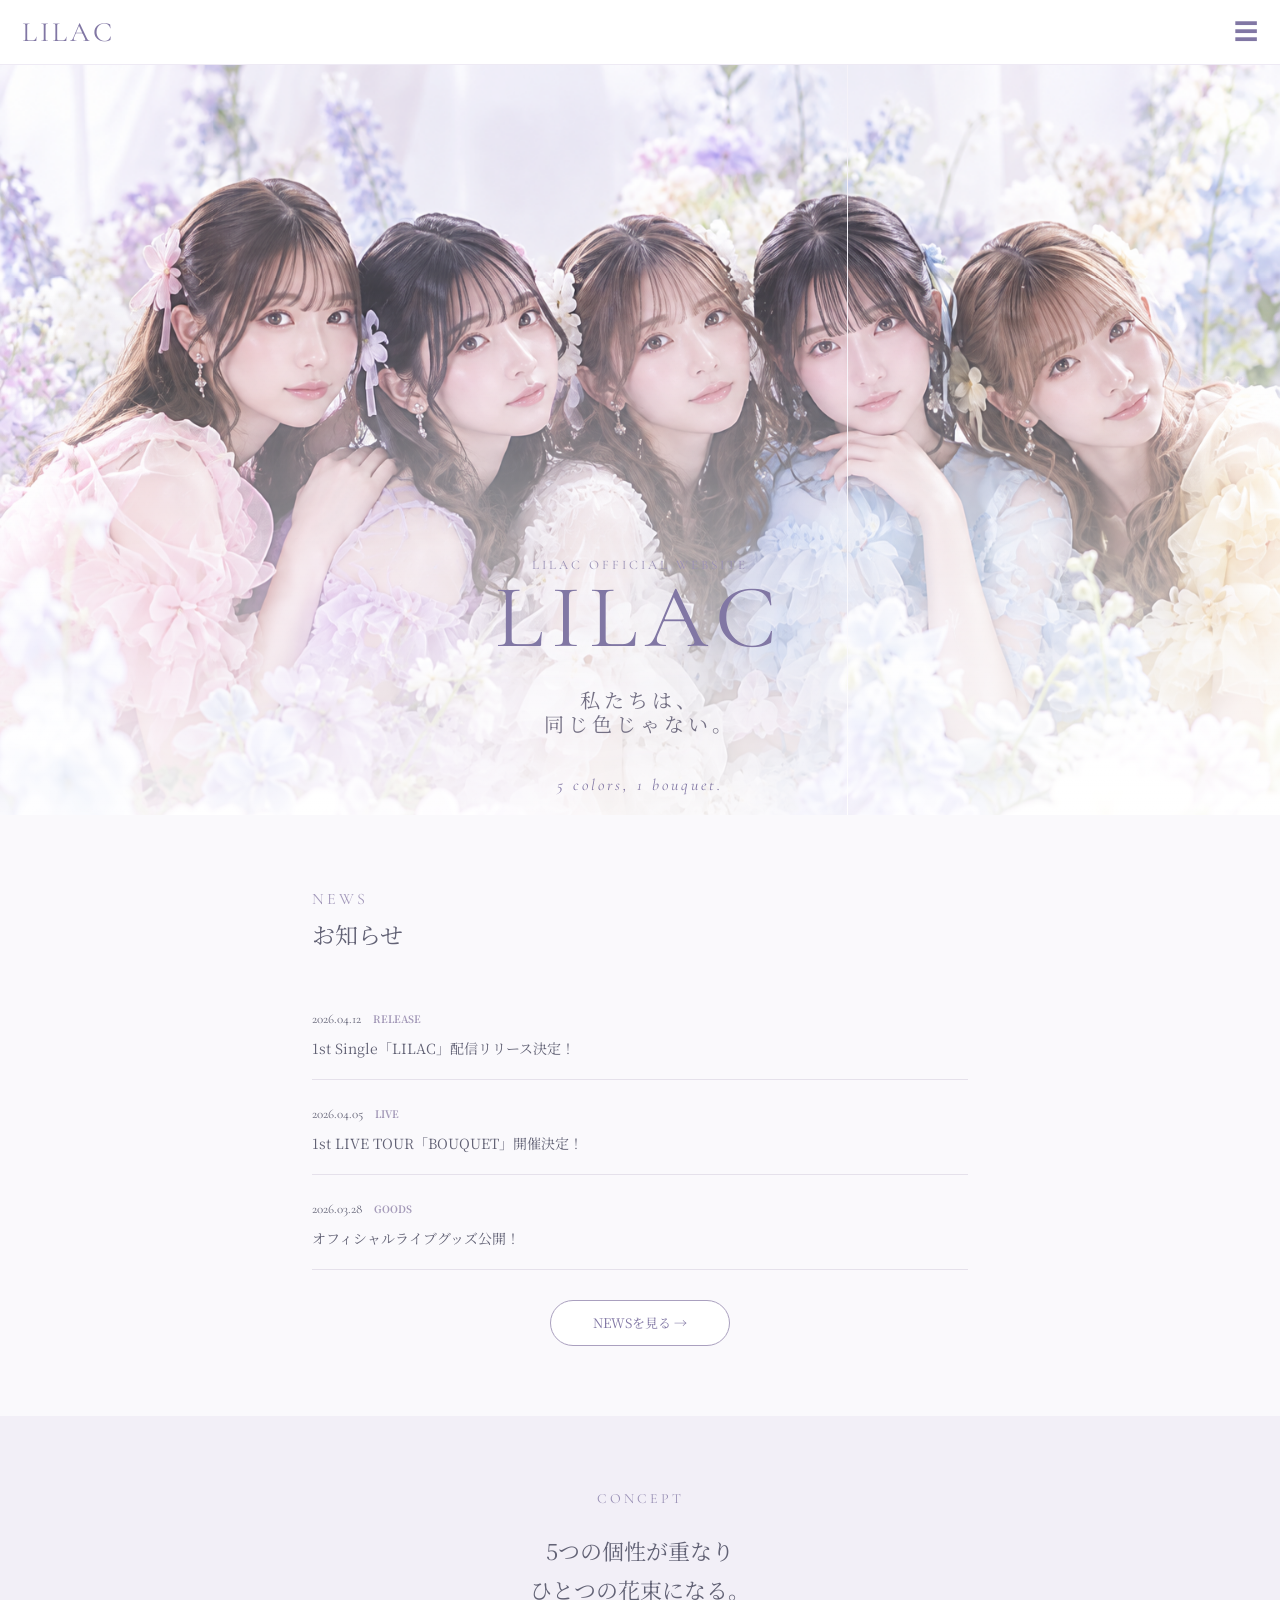
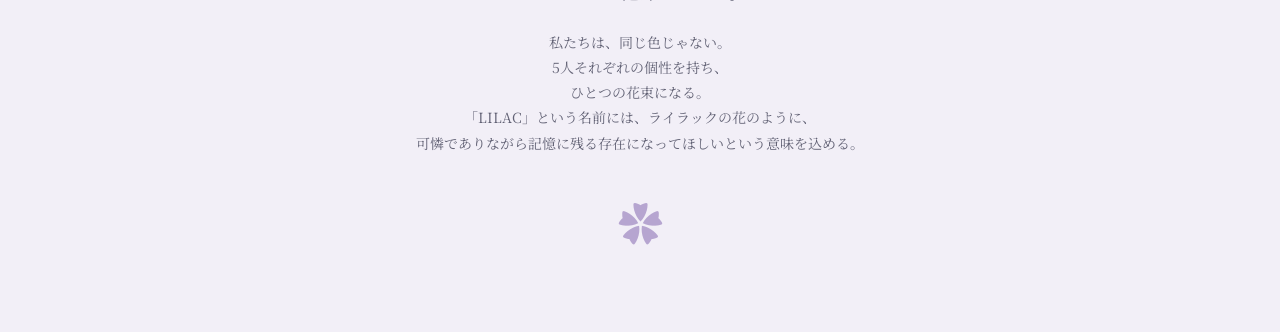
==== index.html @ 2b822adf "Add files via upload" ====
<!DOCTYPE html>
<html lang="ja">
<head>
    <meta charset="UTF-8">
    <meta name="viewport" content="width=device-width, initial-scale=1.0">
    <title>LILAC Official Website</title>
    <link rel="stylesheet" href="style.css">
</head>

<body>

<header class="header">
    <a href="index.html" class="logo">LILAC</a>

    <button class="menu-button" onclick="openMenu()">☰</button>
</header>

<div class="menu" id="menu">
    <button class="close" onclick="closeMenu()">×</button>

    <a href="index.html">TOP</a>
    <a href="member.html">MEMBER</a>
    <a href="music.html">MUSIC</a>
    <a href="live.html">LIVE</a>
    <a href="goods.html">GOODS</a>
    <a href="news.html">NEWS</a>

    <p>5 COLORS, 1 BOUQUET.</p>
</div>


<main>

<section class="hero">

    <img src="images/group.png" alt="LILAC メンバー集合写真">

    <div class="hero-text">
        <p class="small-title">LILAC OFFICIAL WEBSITE</p>

        <h1>LILAC</h1>

        <p class="concept">
            私たちは、<br>
            同じ色じゃない。
        </p>

        <p class="bouquet">5 colors, 1 bouquet.</p>
    </div>

</section>


<section class="section">
    <div class="section-title">
        <p>NEWS</p>
        <h2>お知らせ</h2>
    </div>

    <article class="news-item">
        <span>2026.04.12</span>
        <strong>RELEASE</strong>
        <p>1st Single「LILAC」配信リリース決定！</p>
    </article>

    <article class="news-item">
        <span>2026.04.05</span>
        <strong>LIVE</strong>
        <p>1st LIVE TOUR「BOUQUET」開催決定！</p>
    </article>

    <article class="news-item">
        <span>2026.03.28</span>
        <strong>GOODS</strong>
        <p>オフィシャルライブグッズ公開！</p>
    </article>

    <a href="news.html" class="more-button">NEWSを見る →</a>
</section>


<section class="concept-section">

    <p class="small-title">CONCEPT</p>

    <h2>5つの個性が重なり<br>ひとつの花束になる。</h2>

    <p>
        私たちは、同じ色じゃない。<br>
        5人それぞれの個性を持ち、<br>
        ひとつの花束になる。<br>
        「LILAC」という名前には、ライラックの花のように、<br>
        可憐でありながら記憶に残る存在になってほしいという意味を込める。
    </p>

    <div class="flower">✿</div>

</section>

</main>


<script src="script.js"></script>

</body>
</html>
---- style.css ----
@import url('https://fonts.googleapis.com/css2?family=Cormorant+Garamond:wght@400;500;600&family=Noto+Serif+JP:wght@300;400;500&display=swap');


* {
    margin: 0;
    padding: 0;
    box-sizing: border-box;
}


body {
    background: #faf9fc;
    color: #626275;
    font-family: "Noto Serif JP", serif;
    line-height: 1.8;
}


a {
    color: inherit;
    text-decoration: none;
}


.header {
    height: 65px;
    background: rgba(255,255,255,0.9);
    display: flex;
    align-items: center;
    justify-content: space-between;
    padding: 0 22px;
    position: sticky;
    top: 0;
    z-index: 100;
    border-bottom: 1px solid #eeeaf4;
}


.logo {
    font-family: "Cormorant Garamond", serif;
    font-size: 28px;
    letter-spacing: 3px;
    color: #8177a4;
}


.menu-button {
    border: none;
    background: none;
    font-size: 24px;
    color: #8177a4;
    cursor: pointer;
}


.menu {
    position: fixed;
    inset: 0;
    background: rgba(83,78,105,0.96);
    z-index: 999;
    display: none;
    flex-direction: column;
    align-items: center;
    justify-content: center;
    color: white;
}


.menu.active {
    display: flex;
}


.menu a {
    width: 70%;
    text-align: center;
    padding: 13px;
    border-bottom: 1px solid rgba(255,255,255,0.25);
    font-family: "Cormorant Garamond", serif;
    font-size: 22px;
    letter-spacing: 3px;
}


.menu p {
    margin-top: 35px;
    font-family: "Cormorant Garamond", serif;
    letter-spacing: 2px;
}


.close {
    position: absolute;
    top: 20px;
    right: 25px;
    background: none;
    border: none;
    color: white;
    font-size: 32px;
}


.hero {
    position: relative;
    height: 650px;
    overflow: hidden;
    background: #f5f2f8;
    display: flex;
    align-items: flex-end;
    justify-content: center;
}


.hero > img {
    position: absolute;
    width: 100%;
    height: 100%;
    object-fit: cover;
    object-position: center;
    top: 0;
    left: 0;
}


/* 写真の上に白いグラデーション */
.hero::after {
    content: "";
    position: absolute;
    inset: 0;
    background: linear-gradient(
        to bottom,
        rgba(255,255,255,0.05) 30%,
        rgba(255,255,255,0.85) 100%
    );
}


/* 写真の上に表示する文字 */
.hero-text {
    position: relative;
    z-index: 2;
    text-align: center;
    padding-bottom: 15px;
}


.hero h1 {
    font-family: "Cormorant Garamond", serif;
    font-size: 65px;
    font-weight: 400;
    letter-spacing: 8px;
    color: #8177a4;
    margin-bottom: 0;
    line-height: 0.9;
}


.concept {
    margin-top: 0;
    font-size: 20px;
    letter-spacing: 4px;
    color: #747084;
    line-height: 1.2;
    
}


.bouquet {
    margin-top: 20px;
    font-family: "Cormorant Garamond", serif;
    letter-spacing: 3px;
    font-style: italic;
    color: #8177a4;
}

.hero-flower {
    font-size: 55px;
    color: #b7a9d1;
    margin-bottom: 15px;
}


.small-title {
    font-family: "Cormorant Garamond", serif;
    letter-spacing: 3px;
    font-size: 13px;
    color: #9990b5;
}


.concept {
    margin-top: 30px;
    font-size: 20px;
    letter-spacing: 4px;
    color: #747084;
}


.bouquet {
    margin-top: 35px;
    font-family: "Cormorant Garamond", serif;
    letter-spacing: 3px;
    font-style: italic;
}


.section,
.concept-section {
    padding: 70px 22px;
    max-width: 700px;
    margin: auto;
}


.section-title {
    margin-bottom: 30px;
}


.section-title p {
    font-family: "Cormorant Garamond", serif;
    letter-spacing: 3px;
    color: #a49abb;
}


.section-title h2 {
    font-size: 23px;
    font-weight: 400;
}


.news-item {
    padding: 18px 0;
    border-bottom: 1px solid #e5e1eb;
}


.news-item span {
    font-family: "Cormorant Garamond", serif;
    font-size: 13px;
}


.news-item strong {
    margin-left: 8px;
    font-size: 10px;
    color: #a59bb9;
}


.news-item p {
    font-size: 14px;
    margin-top: 4px;
}


.more-button {
    display: block;
    width: 180px;
    margin: 30px auto 0;
    padding: 10px 15px;
    text-align: center;
    border: 1px solid #aaa0bf;
    border-radius: 30px;
    background: white;
    color: #8177a4;
    font-size: 13px;
}


.concept-section {
    text-align: center;
    background: #f2eff7;
    max-width: none;
}


.concept-section h2 {
    margin: 20px 0;
    font-size: 22px;
    font-weight: 400;
}


.concept-section p {
    font-size: 14px;
}


.flower {
    font-size: 45px;
    color: #b6a5d0;
    margin-top: 25px;
}


.page-hero {
    padding: 75px 20px;
    text-align: center;
    background: linear-gradient(
        135deg,
        #f5f3fa,
        #e8e3f1
    );
}


.page-hero p {
    font-family: "Cormorant Garamond", serif;
    letter-spacing: 4px;
    color: #9185aa;
}


.page-hero h1 {
    font-size: 28px;
    font-weight: 400;
    letter-spacing: 4px;
}


.member-slider {
    display: flex;
    overflow-x: auto;
    gap: 20px;
    padding: 35px 20px 70px;
    scroll-snap-type: x mandatory;
    -webkit-overflow-scrolling: touch;
}

.member-slider::-webkit-scrollbar {
    display: none;
}

.member-slider .member-card {
    flex: 0 0 85%;
    scroll-snap-align: center;
    text-align: center;
    padding-bottom: 25px;
}

.member-slider .member-photo {
    width: 100%;
    height: 430px;
    overflow: hidden;
}

.member-slider .member-photo img {
    width: 100%;
    height: 100%;
    object-fit: cover;
    display: block;
}

.member-card {
    text-align: center;
    padding-bottom: 25px;
}


.member-photo {
    height: 230px;
    display: flex;
    justify-content: center;
    align-items: center;
    color: #8177a4;
    background: #eeeaf5;
    font-family: "Cormorant Garamond", serif;
    font-size: 20px;
    letter-spacing: 2px;
       overflow: hidden;
}


.pink .member-photo {
    background: #f5e5ec;
}


.lilac .member-photo {
    background: #e9e1f2;
}


.white .member-photo {
    background: #f5f5f5;
}


.blue .member-photo {
    background: #e1ebf3;
}


.yellow .member-photo {
    background: #f5eedc;
}


.member-card h2 {
    margin-top: 10px;
    font-family: "Cormorant Garamond", serif;
    letter-spacing: 2px;
    font-weight: 500;
}


.member-card p {
    font-size: 11px;
}


.member-card span {
    font-size: 9px;
    letter-spacing: 1px;
    color: #aaa;
}

.member-photo img {
    width: 100%;
    height: 100%;
    object-fit: cover;
    display: block;
}


.music {
    padding: 40px 20px 70px;
    max-width: 700px;
    margin: auto;
}


.music-card {
    background: white;
    padding: 20px;
    margin-bottom: 35px;
    box-shadow: 0 8px 30px rgba(120,110,140,0.08);
}


.jacket {
    aspect-ratio: 1 / 1;
    background: linear-gradient(135deg,#eee8f6,#dcd4e9);
    display: flex;
    justify-content: center;
    align-items: center;
    font-family: "Cormorant Garamond", serif;
    font-size: 35px;
    letter-spacing: 5px;
    color: #8177a4;
}


.music-card h2 {
    font-weight: 400;
    margin: 8px 0;
}


.release {
    font-family: "Cormorant Garamond", serif;
    letter-spacing: 2px;
    font-size: 12px;
    margin-top: 20px;
}


.track {
    display: flex;
    gap: 20px;
    border-bottom: 1px solid #eee;
    padding: 13px 0;
    font-size: 13px;
}


.track span {
    color: #aaa0bb;
}


.live {
    padding: 40px 20px 70px;
    max-width: 700px;
    margin: auto;
}


.next-live {
    background: #f0edf6;
    padding: 35px 25px;
    text-align: center;
}


.next-live h2 {
    font-size: 20px;
    font-weight: 400;
    margin-top: 15px;
}


.next-live h3 {
    font-family: "Cormorant Garamond", serif;
    font-size: 27px;
    letter-spacing: 3px;
    font-weight: 400;
}


.date {
    margin-top: 20px;
    font-family: "Cormorant Garamond", serif;
    letter-spacing: 2px;
    font-size: 20px;
}


.schedule {
    margin-top: 60px;
}


.schedule h2 {
    font-size: 22px;
    font-weight: 400;
    margin-bottom: 20px;
}


.schedule-item {
    padding: 17px 0;
    border-bottom: 1px solid #e4e0ea;
}


.schedule-item span {
    font-family: "Cormorant Garamond", serif;
    color: #9388aa;
}


.schedule-item p {
    font-size: 14px;
}


.schedule-item small {
    font-size: 11px;
    color: #999;
}


.goods-grid {
    padding: 40px 20px 70px;
    max-width: 700px;
    margin: auto;
    display: grid;
    grid-template-columns: 1fr 1fr;
    gap: 20px;
}


.goods-card {
    background: white;
    padding-bottom: 15px;
}


.goods-image {
    aspect-ratio: 1;
    background: #eeebf5;
    display: flex;
    align-items: center;
    justify-content: center;
    color: #8e83a7;
    font-family: "Cormorant Garamond", serif;
    letter-spacing: 2px;
}


.goods-card h2 {
    font-size: 14px;
    font-weight: 400;
    margin: 8px 10px 0;
}


.goods-card p {
    font-family: "Cormorant Garamond", serif;
    margin-left: 10px;
    color: #999;
}


.news {
    max-width: 700px;
    margin: auto;
    padding: 35px 20px 70px;
}


.categories {
    display: flex;
    flex-wrap: wrap;
    gap: 8px;
    margin-bottom: 35px;
}


.categories button {
    border: 1px solid #d5cfdf;
    background: white;
    padding: 7px 12px;
    color: #8177a4;
    font-size: 11px;
}


.news-list {
    padding: 25px 0;
    border-bottom: 1px solid #e3dfea;
}


.news-list span {
    font-family: "Cormorant Garamond", serif;
    color: #9186a8;
    font-size: 12px;
}


.news-list h2 {
    font-size: 16px;
    font-weight: 400;
    margin: 8px 0;
}


.news-list p {
    font-size: 12px;
    color: #999;
}


@media (min-width: 768px) {

    .member-grid {
        grid-template-columns: repeat(3, 1fr);
    }

    .hero {
        min-height: 750px;
    }

    .hero h1 {
        font-size: 90px;
    }

}





/* =========================
   LILAC 共通アニメーション
========================= */


/* ページを開いたときにふわっと表示 */
body {
    animation: pageFade 1s ease;
}

@keyframes pageFade {
    from {
        opacity: 0;
    }

    to {
        opacity: 1;
    }
}


/* ページタイトル */
.page-hero p,
.page-hero h1 {
    animation: titleUp 1s ease both;
}

@keyframes titleUp {
    from {
        opacity: 0;
        transform: translateY(20px);
    }

    to {
        opacity: 1;
        transform: translateY(0);
    }
}


/* TOPの文字 */
.hero-text {
    animation: heroText 1.2s ease both;
}

@keyframes heroText {
    from {
        opacity: 0;
        transform: translateY(30px);
    }

    to {
        opacity: 1;
        transform: translateY(0);
    }
}


/* TOPの集合写真 */
.hero > img {
    animation: heroImage 2s ease both;
}

@keyframes heroImage {
    from {
        opacity: 0;
        transform: scale(1.05);
    }

    to {
        opacity: 1;
        transform: scale(1);
    }
}


/* メンバー写真 */
.member-card {
    animation: cardFade 0.8s ease both;
}

@keyframes cardFade {
    from {
        opacity: 0;
        transform: translateY(25px);
    }

    to {
        opacity: 1;
        transform: translateY(0);
    }
}


/* 追加アニメーション */
html {
    scroll-behavior: smooth;
}

.logo,
.menu-button,
.more-button,
.news-item,
.news-list,
.music-card,
.goods-card,
.member-card,
.schedule-item,
.next-live,
.menu a,
.member-photo img,
.goods-image,
.jacket {
    transition: transform 0.35s ease, box-shadow 0.35s ease, opacity 0.35s ease, filter 0.35s ease;
}

.logo:hover,
.menu-button:hover,
.more-button:hover {
    transform: translateY(-2px);
}

.more-button:hover {
    box-shadow: 0 10px 24px rgba(129,119,164,0.12);
}

.news-item:hover,
.news-list:hover,
.music-card:hover,
.goods-card:hover,
.schedule-item:hover,
.next-live:hover {
    transform: translateY(-3px);
    box-shadow: 0 16px 28px rgba(130, 118, 157, 0.10);
}

.member-card:hover .member-photo img,
.goods-card:hover .goods-image,
.music-card:hover .jacket {
    transform: scale(1.05);
}

.hero-text {
    filter: drop-shadow(0 12px 18px rgba(120, 110, 145, 0.12));
}

.flower {
    display: inline-block;
    animation: petalFloat 3.5s ease-in-out infinite;
}

@keyframes petalFloat {
    0%,
    100% {
        transform: translateY(0) rotate(0deg);
        opacity: 0.9;
    }

    50% {
        transform: translateY(-8px) rotate(6deg);
        opacity: 1;
    }
}

.menu {
    opacity: 0;
    visibility: hidden;
    transition: opacity 0.35s ease, visibility 0.35s ease;
}

.menu.active {
    opacity: 1;
    visibility: visible;
    animation: menuOpen 0.35s ease;
}

@keyframes menuOpen {
    from {
        opacity: 0;
    }

    to {
        opacity: 1;
    }
}

.menu a {
    opacity: 0;
    transform: translateY(12px);
}

.menu.active a {
    opacity: 1;
    transform: translateY(0);
}

.menu.active a:nth-child(2) { transition-delay: 0.05s; }
.menu.active a:nth-child(3) { transition-delay: 0.1s; }
.menu.active a:nth-child(4) { transition-delay: 0.15s; }
.menu.active a:nth-child(5) { transition-delay: 0.2s; }
.menu.active a:nth-child(6) { transition-delay: 0.25s; }
.menu.active a:nth-child(7) { transition-delay: 0.3s; }

.reveal {
    opacity: 0;
    transform: translateY(24px);
    transition: opacity 0.8s ease, transform 0.8s ease;
}

.reveal.is-visible {
    opacity: 1;
    transform: translateY(0);
}

@media (prefers-reduced-motion: reduce) {
    html {
        scroll-behavior: auto;
    }

    *,
    *::before,
    *::after {
        animation: none !important;
        transition: none !important;
    }
}


/* メンバー写真を少し拡大 */
.member-photo img {
    transition: transform 0.6s ease;
}

.member-card:hover .member-photo img {
    transform: scale(1.04);
}


/* NEWS */
.news-list {
    transition:
        transform 0.3s ease,
        background 0.3s ease;
}

.news-list:hover {
    transform: translateX(5px);
}


/* GOODS */
.goods-card {
    transition:
        transform 0.3s ease,
        box-shadow 0.3s ease;
}

.goods-card:hover {
    transform: translateY(-5px);
    box-shadow: 0 10px 25px rgba(120,110,140,0.12);
}


/* MUSIC */
.music-card {
    transition:
        transform 0.4s ease,
        box-shadow 0.4s ease;
}

.music-card:hover {
    transform: translateY(-5px);
    box-shadow: 0 12px 30px rgba(120,110,140,0.12);
}


/* ボタン */
.more-button {
    transition:
        background 0.3s ease,
        color 0.3s ease,
        transform 0.3s ease;
}

.more-button:hover {
    background: #8177a4;
    color: white;
    transform: translateY(-2px);
}


/* ロゴ */
.logo {
    transition: opacity 0.3s ease;
}

.logo:hover {
    opacity: 0.6;
}




.member-card:nth-child(1) {
    animation-delay: 0.1s;
}

.member-card:nth-child(2) {
    animation-delay: 0.2s;
}

.member-card:nth-child(3) {
    animation-delay: 0.3s;
}

.member-card:nth-child(4) {
    animation-delay: 0.4s;
}

.member-card:nth-child(5) {
    animation-delay: 0.5s;
}


.flower {
  animation: floatFlower 3s ease-in-out infinite alternate;
}
@keyframes floatFlower {
  0% { transform: translateY(0) rotate(0deg); }
  100% { transform: translateY(-8px) rotate(10deg); }
}
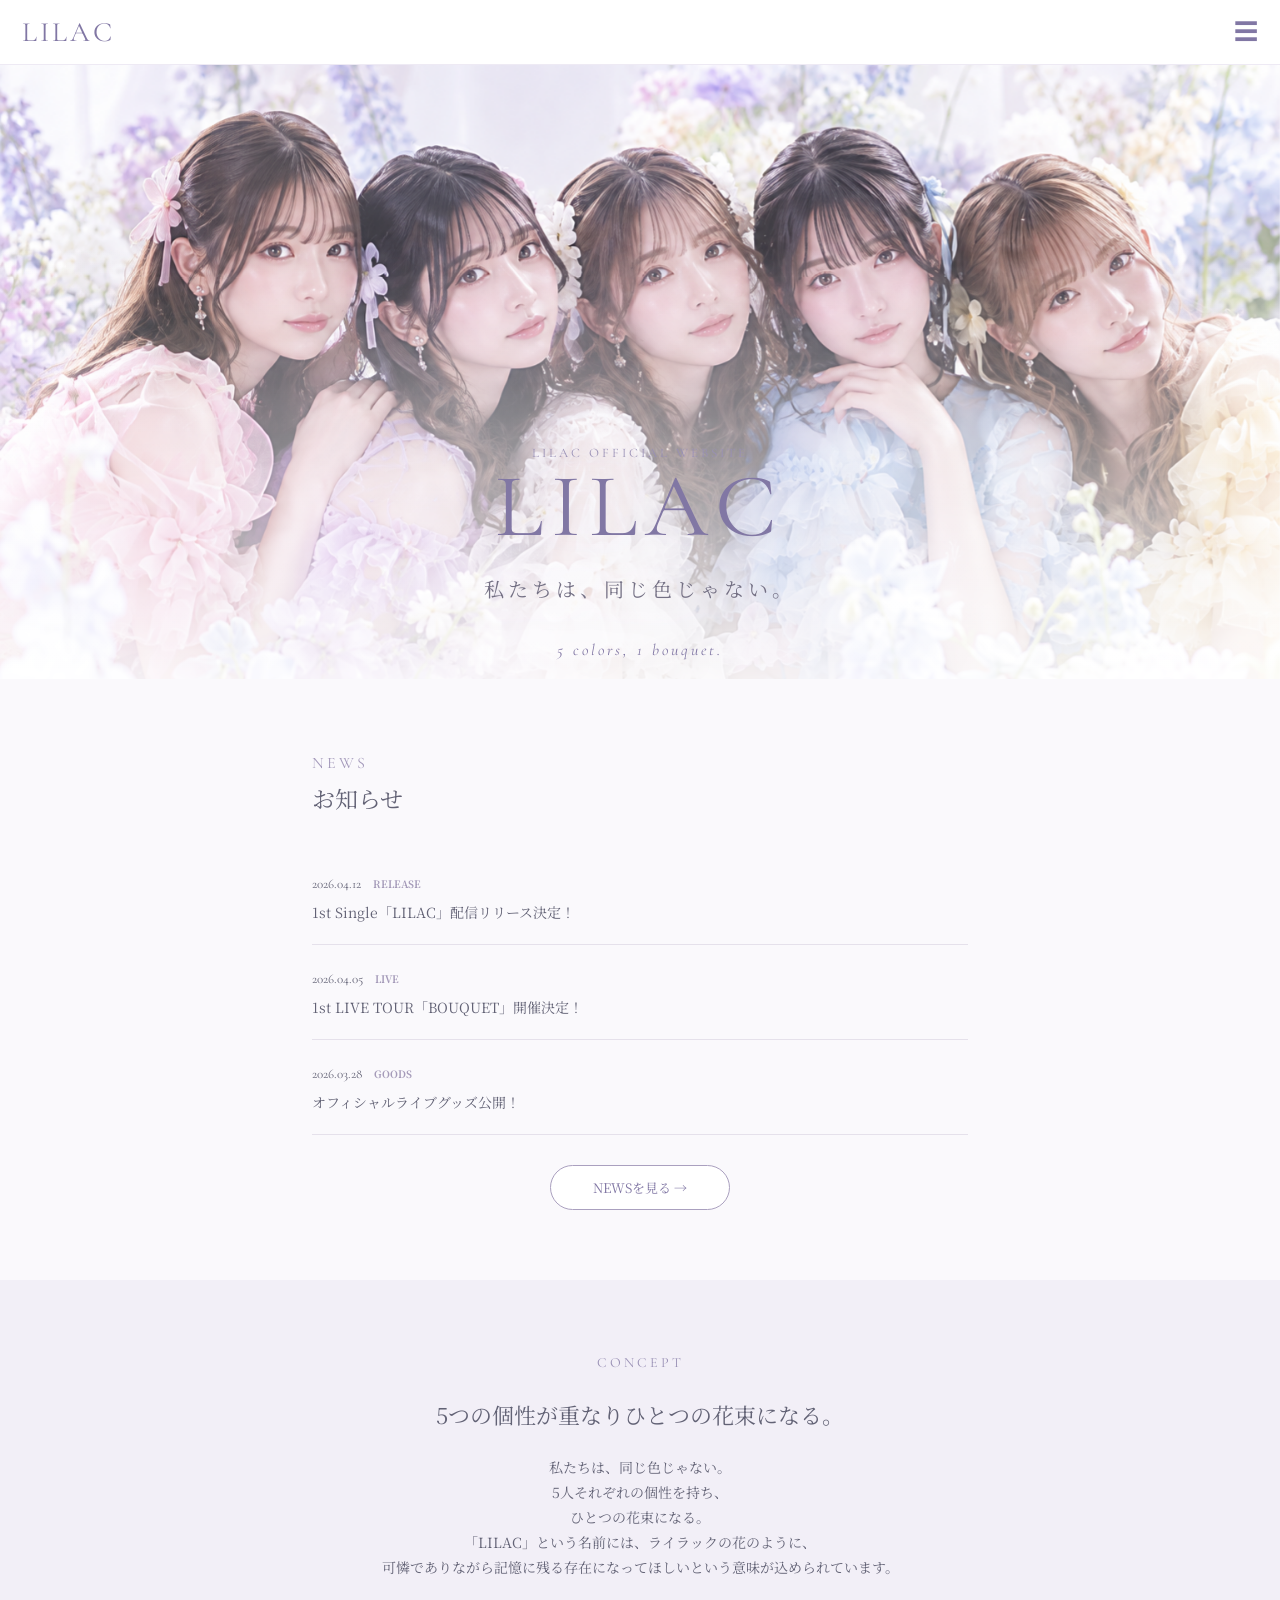
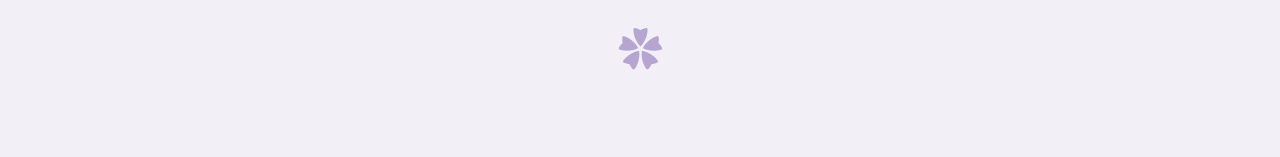
==== commit 72a028d9: "Add files via upload" ====
--- a/index.html
+++ b/index.html
@@ -41,8 +41,7 @@
         <h1>LILAC</h1>
 
         <p class="concept">
-            私たちは、<br>
-            同じ色じゃない。
+            私たちは、同じ色じゃない。
         </p>
 
         <p class="bouquet">5 colors, 1 bouquet.</p>
@@ -83,14 +82,14 @@
 
     <p class="small-title">CONCEPT</p>
 
-    <h2>5つの個性が重なり<br>ひとつの花束になる。</h2>
+    <h2>5つの個性が重なりひとつの花束になる。</h2>
 
     <p>
         私たちは、同じ色じゃない。<br>
         5人それぞれの個性を持ち、<br>
         ひとつの花束になる。<br>
         「LILAC」という名前には、ライラックの花のように、<br>
-        可憐でありながら記憶に残る存在になってほしいという意味を込める。
+        可憐でありながら記憶に残る存在になってほしいという意味が込められています。
     </p>
 
     <div class="flower">✿</div>
--- a/style.css
+++ b/style.css
@@ -102,7 +102,7 @@
 
 .hero {
     position: relative;
-    height: 650px;
+    height: clamp(420px, 42vw, 600px);
     overflow: hidden;
     background: #f5f2f8;
     display: flex;
@@ -321,36 +321,99 @@
 
 
 .member-slider {
-    display: flex;
-    overflow-x: auto;
-    gap: 20px;
+    overflow: hidden;
     padding: 35px 20px 70px;
-    scroll-snap-type: x mandatory;
-    -webkit-overflow-scrolling: touch;
-}
-
-.member-slider::-webkit-scrollbar {
-    display: none;
+    max-width: 1320px;
+    margin: 0 auto;
+}
+
+.member-track {
+    display: grid;
+    width: 100%;
 }
 
 .member-slider .member-card {
-    flex: 0 0 85%;
-    scroll-snap-align: center;
+    grid-area: 1 / 1;
+    width: 100%;
+    display: grid;
+    grid-template-columns: minmax(0, 1fr);
+    grid-template-areas:
+        "photo"
+        "name"
+        "role";
+    align-items: center;
     text-align: center;
-    padding-bottom: 25px;
+    animation: none;
+    transition: opacity 0.8s ease, visibility 0s linear 0.8s;
+}
+
+.member-slider .member-card:not(.is-active) {
+    opacity: 0;
+    visibility: hidden;
+    pointer-events: none;
+}
+
+.member-slider .member-card.is-active {
+    opacity: 1;
+    visibility: visible;
+    pointer-events: auto;
+    transition-delay: 0s;
 }
 
 .member-slider .member-photo {
+    grid-area: photo;
     width: 100%;
-    height: 430px;
+    height: min(110vw, 430px);
     overflow: hidden;
 }
 
 .member-slider .member-photo img {
     width: 100%;
     height: 100%;
-    object-fit: cover;
+    object-fit: contain;
     display: block;
+}
+
+.member-slider .member-card {
+    text-align: center;
+    padding-bottom: 25px;
+}
+
+.member-slider .member-card h2 {
+    grid-area: name;
+}
+
+.member-slider .member-card p {
+    grid-area: role;
+}
+
+@media (min-width: 768px) {
+    .member-slider .member-card {
+        grid-template-columns: minmax(0, 1.3fr) minmax(220px, 0.7fr);
+        grid-template-areas:
+            "photo name"
+            "photo role";
+        column-gap: 6%;
+        min-height: 520px;
+        text-align: left;
+        padding: 0 24px 25px;
+    }
+
+    .member-slider .member-photo {
+        height: 500px;
+    }
+
+    .member-slider .member-card h2 {
+        align-self: end;
+        font-size: 40px;
+        margin-top: 0;
+    }
+
+    .member-slider .member-card p {
+        align-self: center;
+        font-size: 15px;
+    }
+
 }
 
 .member-card {
@@ -616,6 +679,13 @@
     padding: 7px 12px;
     color: #8177a4;
     font-size: 11px;
+    cursor: pointer;
+}
+
+.categories button[aria-pressed="true"] {
+    background: #8177a4;
+    border-color: #8177a4;
+    color: white;
 }
 
 
@@ -652,7 +722,8 @@
     }
 
     .hero {
-        min-height: 750px;
+        height: clamp(460px, 48vw, 1000px);
+        min-height: 0;
     }
 
     .hero h1 {
@@ -731,12 +802,10 @@
 @keyframes heroImage {
     from {
         opacity: 0;
-        transform: scale(1.05);
     }
 
     to {
         opacity: 1;
-        transform: scale(1);
     }
 }
 
@@ -995,4 +1064,155 @@
 @keyframes floatFlower {
   0% { transform: translateY(0) rotate(0deg); }
   100% { transform: translateY(-8px) rotate(10deg); }
+}
+
+.member-page .member-photo {
+    background: transparent;
+}
+
+@media (max-width: 600px) {
+    .header {
+        height: 60px;
+        padding: 0 14px;
+    }
+
+    .menu-button,
+    .close {
+        width: 44px;
+        height: 44px;
+        display: grid;
+        place-items: center;
+    }
+
+    .menu a {
+        width: min(88%, 320px);
+        padding: 12px;
+    }
+
+    .hero {
+        height: min(66.6667vw, 380px);
+        min-height: 210px;
+    }
+
+    .hero-text {
+        width: 100%;
+        padding: 0 16px 10px;
+    }
+
+    .hero h1 {
+        font-size: 48px;
+        letter-spacing: 4px;
+    }
+
+    .hero .concept {
+        margin-top: 18px;
+        font-size: 16px;
+        letter-spacing: 1.5px;
+    }
+
+    .hero .bouquet {
+        margin-top: 14px;
+        font-size: 12px;
+        letter-spacing: 2px;
+    }
+
+    .page-hero {
+        padding: 50px 16px;
+    }
+
+    .page-hero h1 {
+        font-size: 24px;
+        letter-spacing: 3px;
+    }
+
+    .section,
+    .concept-section {
+        padding: 50px 18px;
+    }
+
+    .section-title h2,
+    .concept-section h2 {
+        font-size: 20px;
+    }
+
+    .member-slider {
+        padding: 24px 14px 48px;
+    }
+
+    .member-slider .member-photo {
+        height: min(112vw, 390px);
+    }
+
+    .member-slider .member-card h2 {
+        font-size: 30px;
+    }
+
+    .goods-grid {
+        padding: 30px 14px 50px;
+        gap: 12px;
+    }
+
+    .goods-card h2 {
+        margin: 8px 8px 0;
+        font-size: 13px;
+    }
+
+    .goods-card p {
+        margin-left: 8px;
+    }
+
+    .music,
+    .live,
+    .news {
+        padding: 30px 16px 50px;
+    }
+
+    .music-card {
+        padding: 16px;
+        margin-bottom: 24px;
+    }
+
+    .track {
+        gap: 12px;
+        font-size: 12px;
+    }
+
+    .next-live {
+        padding: 28px 16px;
+    }
+
+    .next-live h2 {
+        font-size: 18px;
+    }
+
+    .next-live h3 {
+        font-size: 24px;
+        letter-spacing: 2px;
+    }
+
+    .date {
+        font-size: 18px;
+    }
+
+    .schedule {
+        margin-top: 44px;
+    }
+
+    .categories {
+        gap: 8px;
+        margin-bottom: 24px;
+    }
+
+    .categories button {
+        min-height: 44px;
+        padding: 8px 11px;
+    }
+
+    .news-list {
+        padding: 20px 0;
+    }
+
+    .news-list h2 {
+        font-size: 15px;
+    }
 }
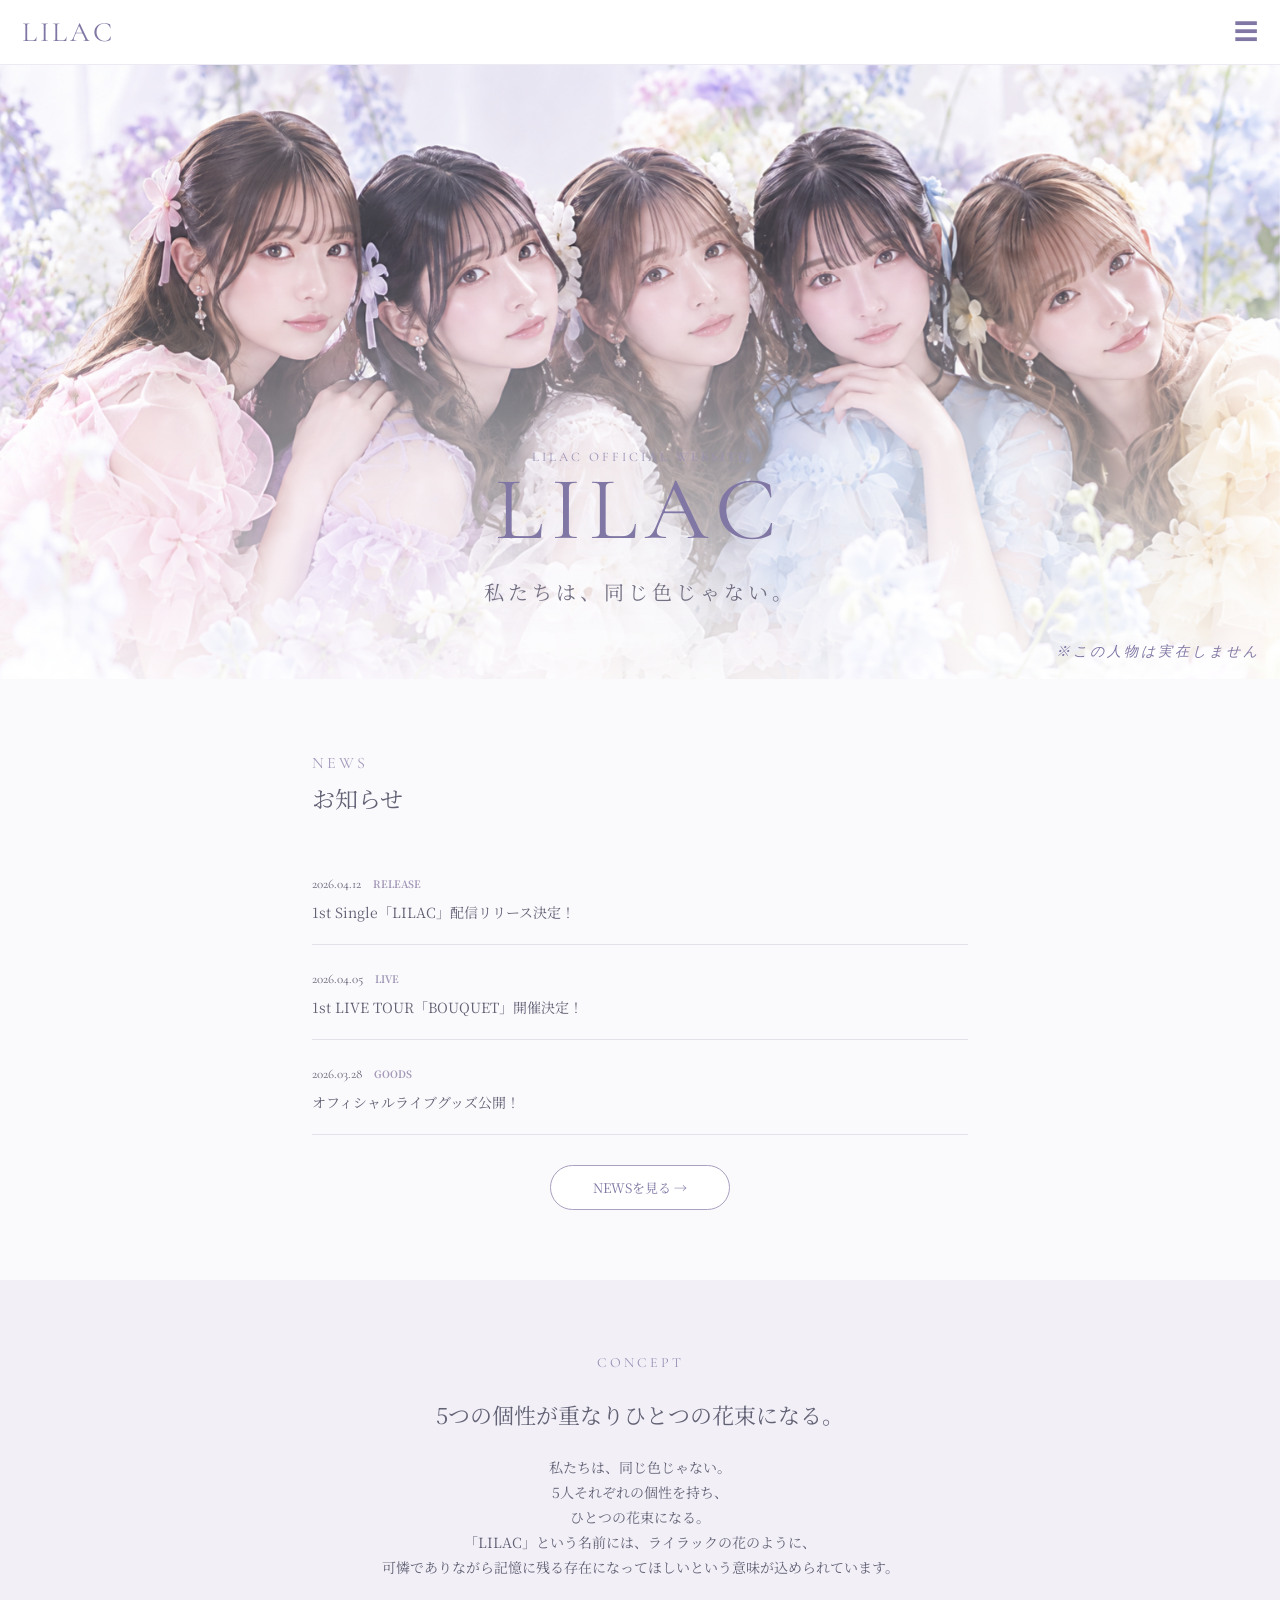
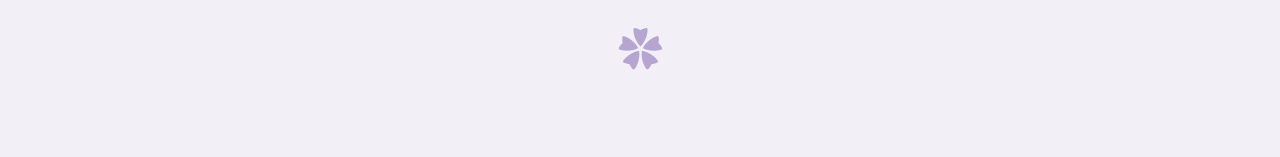
==== commit 6eed6914: "Add files via upload" ====
--- a/index.html
+++ b/index.html
@@ -44,7 +44,7 @@
             私たちは、同じ色じゃない。
         </p>
 
-        <p class="bouquet">5 colors, 1 bouquet.</p>
+        <p class="bouquet">※この人物は実在しません</p>
     </div>
 
 </section>
--- a/style.css
+++ b/style.css
@@ -139,8 +139,9 @@
 .hero-text {
     position: relative;
     z-index: 2;
+    width: 100%;
     text-align: center;
-    padding-bottom: 15px;
+    padding: 0 20px 15px;
 }
 
 
@@ -166,11 +167,14 @@
 
 
 .bouquet {
-    margin-top: 20px;
+    display: block;
+    width: max-content;
+    margin: 20px 0 0 auto;
     font-family: "Cormorant Garamond", serif;
     letter-spacing: 3px;
     font-style: italic;
     color: #8177a4;
+    text-align: right;
 }
 
 .hero-flower {
@@ -199,8 +203,14 @@
 .bouquet {
     margin-top: 35px;
     font-family: "Cormorant Garamond", serif;
+    font-size: 14px;
     letter-spacing: 3px;
     font-style: italic;
+    color: #8177a4;
+    display: block;
+    width: max-content;
+    margin-left: auto;
+    text-align: right;
 }
 
 
@@ -296,6 +306,7 @@
 
 
 .page-hero {
+    position: relative;
     padding: 75px 20px;
     text-align: center;
     background: linear-gradient(
@@ -305,11 +316,18 @@
     );
 }
 
-
 .page-hero p {
     font-family: "Cormorant Garamond", serif;
     letter-spacing: 4px;
     color: #9185aa;
+}
+
+.page-hero .page-hero-note {
+    position: absolute;
+    right: 20px;
+    bottom: 10px;
+    font-size: 11px;
+    letter-spacing: 0;
 }
 
 
@@ -341,8 +359,8 @@
         "photo"
         "name"
         "role";
-    align-items: center;
-    text-align: center;
+    align-items: stretch;
+    text-align: left;
     animation: none;
     transition: opacity 0.8s ease, visibility 0s linear 0.8s;
 }
@@ -375,7 +393,7 @@
 }
 
 .member-slider .member-card {
-    text-align: center;
+    text-align: left;
     padding-bottom: 25px;
 }
 
@@ -385,6 +403,19 @@
 
 .member-slider .member-card p {
     grid-area: role;
+}
+
+.member-slider .member-details {
+    grid-area: role;
+    display: flex;
+    flex-direction: column;
+    gap: 8px;
+    line-height: 1.8;
+}
+
+.member-slider .member-details p {
+    grid-area: auto;
+    margin: 0;
 }
 
 @media (min-width: 768px) {
@@ -394,6 +425,7 @@
             "photo name"
             "photo role";
         column-gap: 6%;
+        align-content: center;
         min-height: 520px;
         text-align: left;
         padding: 0 24px 25px;
@@ -410,7 +442,7 @@
     }
 
     .member-slider .member-card p {
-        align-self: center;
+        align-self: stretch;
         font-size: 15px;
     }
 
@@ -515,6 +547,12 @@
     color: #8177a4;
 }
 
+.jacket img {
+    width: 100%;
+    height: 100%;
+    object-fit: cover;
+}
+
 
 .music-card h2 {
     font-weight: 400;
@@ -731,6 +769,7 @@
     }
 
 }
+
 
 
 
@@ -1068,6 +1107,19 @@
 
 .member-page .member-photo {
     background: transparent;
+    position: relative;
+    container-type: size;
+}
+
+.member-page .member-photo .mayu-overlay {
+    position: absolute;
+    left: calc(50% - 49.7cqh);
+    bottom: -3%;
+    z-index: 1;
+    width: auto;
+    height: 100%;
+    object-fit: contain;
+    object-position: bottom center;
 }
 
 @media (max-width: 600px) {
